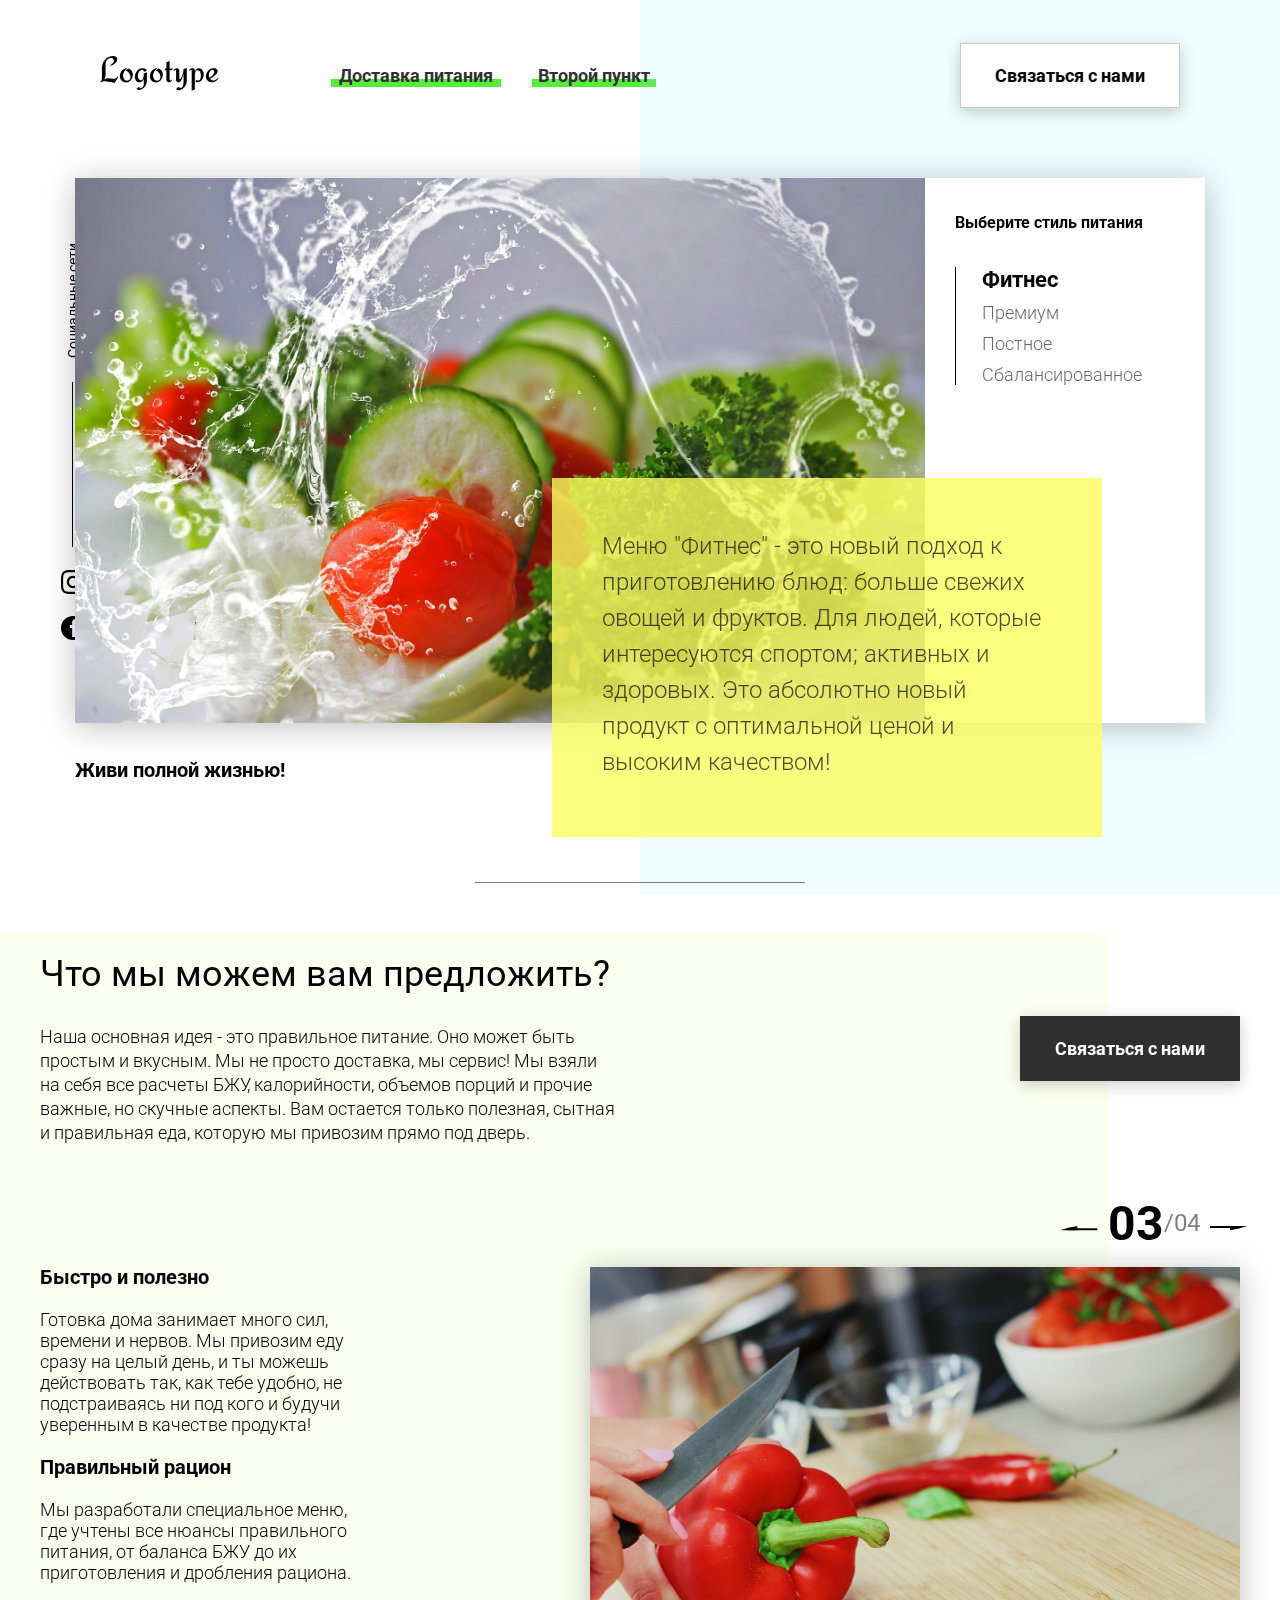
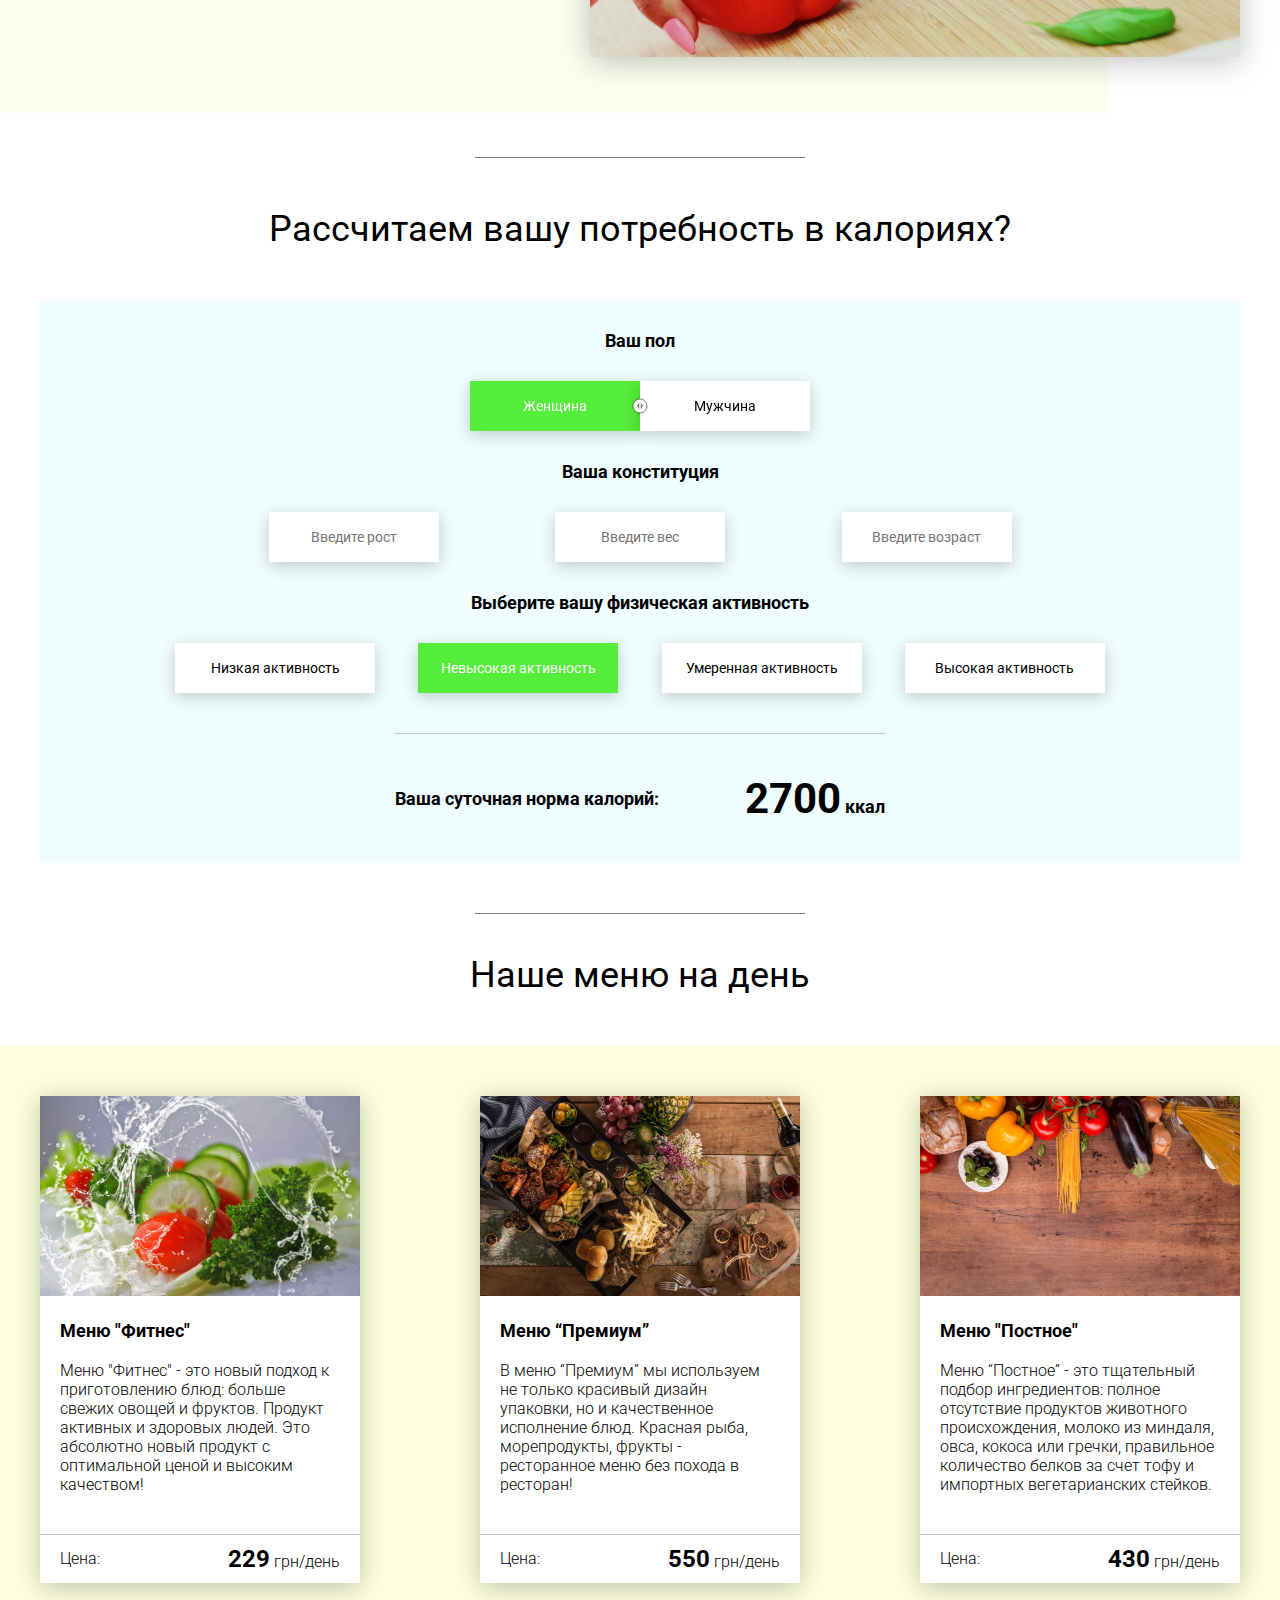
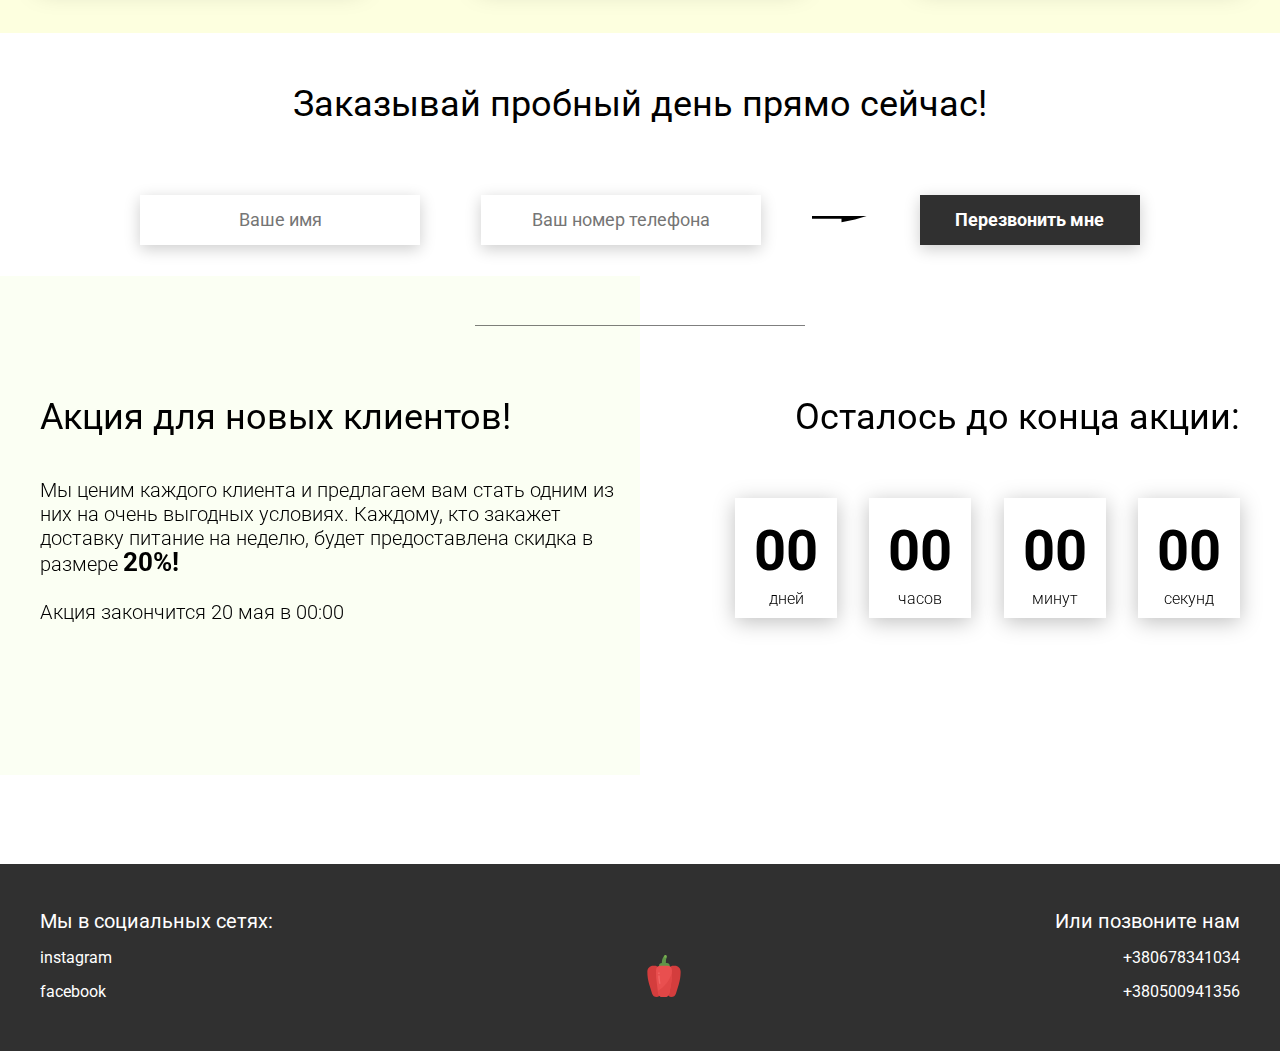
==== index.html @ 03cee309 "first commit" ====
<!DOCTYPE html>
<html lang="en">
<head>
    <meta charset="UTF-8">
    <meta name="viewport" content="width=device-width, initial-scale=1.0">
    <title>Food</title>
    <link rel="stylesheet" href="css/style.css">
</head>
<body>
    <header class="header">
        <div class="header__left-block">
            <div class="header__logo">
                <img src="icons/logo.svg" alt="Логотип">
            </div>
            <nav class="header__links">
                <a href="#" class="header__link">Доставка питания</a>
                <a href="#" class="header__link">Второй пункт</a>
            </nav>
        </div>
        <div class="header__right-block">
            <button data-modal class="btn btn_white btn_modal">Связаться с нами</button>
        </div>
    </header>
    <div class="sidepanel">
        <div class="sidepanel__text"><span>Социальные сети</span></div>
        <div class="sidepanel__divider"></div>
        <a href="#" class="sidepanel__icon">
            <img src="icons/instagram.svg" alt="instagram">
        </a>
        <a href="#" class="sidepanel__icon">
            <img src="icons/facebook.svg" alt="facebook">
        </a>
    </div>

    <div class="preview">
        <div class="bgc_blue"></div>
        <div class="container">
            <div class="tabcontainer">
                <div class="tabcontent">
                    <img src="img/tabs/vegy.jpg" alt="vegy">
                    <div class="tabcontent__descr">
                        Меню "Фитнес" - это новый подход к приготовлению блюд: больше свежих овощей и фруктов. Для людей, которые интересуются спортом; активных и здоровых. Это абсолютно новый продукт с оптимальной ценой и высоким качеством!
                    </div>
                </div>
                 <div class="tabcontent">
                    <img src="img/tabs/elite.jpg" alt="elite">
                    <div class="tabcontent__descr">
                        Меню “Премиум” - мы используем не только красивый дизайн упаковки, но и качественное исполнение блюд. Красная рыба, морепродукты, фрукты - ресторанное меню без похода в ресторан!
                    </div>
                </div>
                 <div class="tabcontent">
                    <img src="img/tabs/post.jpg" alt="post">
                    <div class="tabcontent__descr">
                        Наше специальное “Постное меню” - это тщательный подбор ингредиентов: полное отсутствие продуктов животного происхождения. Полная гармония с собой и природой в каждом элементе! Все будет Ом!
                    </div>
                </div>
                <div class="tabcontent">
                    <img src="img/tabs/vegy.jpg" alt="vegy">
                    <div class="tabcontent__descr">
                        Меню "Сбалансированное" - это соответствие вашего рациона всем научным рекомендациям. Мы тщательно просчитываем вашу потребность в к/б/ж/у и создаем лучшие блюда для вас.
                    </div>
                </div>
                <div class="tabheader">
                    <h3>Выберите стиль питания</h3>
                    <div class="tabheader__items">
                        <div class="tabheader__item tabheader__item_active">Фитнес</div>
                        <div class="tabheader__item">Премиум</div>
                        <div class="tabheader__item">Постное</div>
                        <div class="tabheader__item">Сбалансированное</div>
                    </div>
                </div>
            </div>
            <div class="preview__life">Живи полной жизнью!</div>
        </div>
    </div>

    <div class="divider"></div>

    <div class="offer">
        <div class="bgc_y"></div>
        <div class="container">
            <div class="offer__text">
                <h2 class="title">Что мы можем вам предложить?</h2>
                <div class="offer__descr">
                    Наша основная идея - это правильное питание. Оно может быть простым и вкусным. Мы не просто доставка, мы сервис! Мы взяли на себя все расчеты БЖУ, калорийности, объемов порций и прочие важные, но скучные аспекты. Вам остается только полезная, сытная и правильная еда, которую мы привозим прямо под дверь.
                </div>
            </div>
            <div class="offer__action">
                <button data-modal class="btn btn_dark btn_modal">Связаться с нами</button>
            </div>
        </div>
        <div class="container">
            <div class="offer__advantages">
                <h2>Быстро и полезно</h2>
                <div class="offer__advantages-text">
                    Готовка дома занимает много сил, времени и нервов. Мы привозим еду сразу на целый день, и ты можешь действовать так, как тебе удобно, не подстраиваясь ни под кого и будучи уверенным в качестве продукта!
                </div>
                <h2>Правильный рацион</h2>
                <div class="offer__advantages-text">
                    Мы разработали специальное меню, где учтены все нюансы правильного питания, от баланса БЖУ до их приготовления и дробления рациона.
                </div>
            </div>
            <div class="offer__slider">
                <div class="offer__slider-counter">
                    <div class="offer__slider-prev">
                        <img src="icons/left.svg" alt="prev">
                    </div>
                    <span id="current">03</span>
                    /
                    <span id="total">04</span>
                    <div class="offer__slider-next">
                        <img src="icons/right.svg" alt="next">
                    </div>
                </div>
                <div class="offer__slider-wrapper">
                    <div class="offer__slide">
                        <img src="img/slider/pepper.jpg" alt="pepper">
                    </div>
                    <!-- <div class="offer__slide">
                        <img src="img/slider/food-12.jpg" alt="food">
                    </div>
                    <div class="offer__slide">
                        <img src="img/slider/olive-oil.jpg" alt="oil">
                    </div>
                    <div class="offer__slide">
                        <img src="img/slider/paprika.jpg" alt="paprika">
                    </div> -->
                </div>
            </div>
        </div>
    </div>

    <div class="divider"></div>

    <div class="calculating">
        <div class="container">
            <h2 class="title">Рассчитаем вашу потребность в калориях?
            </h2>
            <div class="calculating__field">
                <div class="calculating__subtitle">
                    Ваш пол
                </div>
                <div class="calculating__choose" id="gender">
                    <div class="calculating__choose-item calculating__choose-item_active">Женщина</div>
                    <div class="calculating__choose-item">Мужчина</div>
                </div>

                <div class="calculating__subtitle">
                    Ваша конституция
                </div>
                <div class="calculating__choose calculating__choose_medium">
                    <input type="text" id="height" placeholder="Введите рост" class="calculating__choose-item">
                    <input type="text" id="weight" placeholder="Введите вес"  class="calculating__choose-item">
                    <input type="text" id="age" placeholder="Введите возраст" class="calculating__choose-item">
                </div>

                <div class="calculating__subtitle">
                    Выберите вашу физическая активность
                </div>
                <div class="calculating__choose calculating__choose_big">
                    <div id="low" class="calculating__choose-item">Низкая активность </div>
                    <div id="small"  class="calculating__choose-item calculating__choose-item_active">Невысокая активность</div>
                    <div id="medium" class="calculating__choose-item">Умеренная активность</div>
                    <div id="high" class="calculating__choose-item">Высокая активность</div>
                </div>

                <div class="calculating__divider"></div>

                <div class="calculating__total">
                    <div class="calculating__subtitle">
                        Ваша суточная норма калорий:
                    </div>
                    <div class="calculating__result">
                        <span>2700</span> ккал
                    </div>
                </div>
            </div>
        </div>
    </div>

    <div class="divider"></div>

    <div class="menu">
        <h2 class="title">Наше меню на день</h2>

        <div class="menu__field">
            <div class="container">
                <div class="menu__item">
                    <img src="img/tabs/vegy.jpg" alt="vegy">
                    <h3 class="menu__item-subtitle">Меню "Фитнес"</h3>
                    <div class="menu__item-descr">Меню "Фитнес" - это новый подход к приготовлению блюд: больше свежих овощей и фруктов. Продукт активных и здоровых людей. Это абсолютно новый продукт с оптимальной ценой и высоким качеством!</div>
                    <div class="menu__item-divider"></div>
                    <div class="menu__item-price">
                        <div class="menu__item-cost">Цена:</div>
                        <div class="menu__item-total"><span>229</span> грн/день</div>
                    </div>
                </div>
                <div class="menu__item">
                    <img src="img/tabs/elite.jpg" alt="elite">
                    <h3 class="menu__item-subtitle">Меню “Премиум”</h3>
                    <div class="menu__item-descr">В меню “Премиум” мы используем не только красивый дизайн упаковки, но и качественное исполнение блюд. Красная рыба, морепродукты, фрукты - ресторанное меню без похода в ресторан!</div>
                    <div class="menu__item-divider"></div>
                    <div class="menu__item-price">
                        <div class="menu__item-cost">Цена:</div>
                        <div class="menu__item-total"><span>550</span> грн/день</div>
                    </div>
                </div>
                <div class="menu__item">
                    <img src="img/tabs/post.jpg" alt="post">
                    <h3 class="menu__item-subtitle">Меню "Постное"</h3>
                    <div class="menu__item-descr">Меню “Постное” - это тщательный подбор ингредиентов: полное отсутствие продуктов животного происхождения, молоко из миндаля, овса, кокоса или гречки, правильное количество белков за счет тофу и импортных вегетарианских стейков. </div>
                    <div class="menu__item-divider"></div>
                    <div class="menu__item-price">
                        <div class="menu__item-cost">Цена:</div>
                        <div class="menu__item-total"><span>430</span> грн/день</div>
                    </div>
                </div>
            </div>
        </div>
    </div>

    <div class="order">
        <div class="container">
            <div class="title">Заказывай пробный день прямо сейчас!</div>
            <form action="#" class="order__form">
                <input required placeholder="Ваше имя" name="name" type="text" class="order__input">
                <input required placeholder="Ваш номер телефона" name="phone" type="phone" class="order__input">
                <img src="icons/right.svg" alt="right">
                <button class="btn btn_dark btn_min">Перезвонить мне</button>
            </form>
        </div>
    </div>

    <div class="divider"></div>

    <div class="promotion">
        <div class="bgc_y"></div>
        <div class="container">
            <div class="promotion__text">
                <div class="title">Акция для новых клиентов!</div>
                <div class="promotion__descr">
                    Мы ценим каждого клиента и предлагаем вам стать одним из них на очень выгодных условиях. 
                    Каждому, кто закажет доставку питание на неделю, будет предоставлена скидка в размере <span>20%!</span>
                    <br><br>
                    Акция закончится 20 мая в 00:00
                </div>
            </div>
            <div class="promotion__timer">
                <div class="title">Осталось до конца акции:</div>
                <div class="timer">
                    <div class="timer__block">
                        <span id="days">12</span>
                        дней
                    </div>
                    <div class="timer__block">
                        <span id="hours">20</span>
                        часов
                    </div>
                    <div class="timer__block">
                        <span id="minutes">56</span>
                        минут
                    </div>
                    <div class="timer__block">
                        <span id="seconds">20</span>
                        секунд
                    </div>
                </div>
            </div>
        </div>
    </div>

    <footer class="footer">
        <div class="container">
            <div class="social">
                <div class="subtitle">Мы в социальных сетях:</div>
                <a href="#" class="link">instagram</a>
                <a href="#" class="link">facebook</a>
            </div>
            <div class="pepper">
                <img src="icons/veg.svg" alt="pepper">
            </div>
            <div class="call">
                <div class="subtitle">Или позвоните нам</div>
                <a href="#" class="link">+380678341034</a>
                <a href="#" class="link">+380500941356</a>
            </div>
        </div>
    </footer>

    <div class="modal hide">
        <div class="modal__dialog">
            <div class="modal__content">
                <form action="#">
                    <div data-close class="modal__close data-close">&times;</div>
                    <div class="modal__title">Мы свяжемся с вами как можно быстрее!</div>
                    <input required placeholder="Ваше имя" name="name" type="text" class="modal__input">
                    <input required placeholder="Ваш номер телефона" name="phone" type="phone" class="modal__input">
                    <button class="btn btn_dark btn_min">Перезвонить мне</button>
                </form>
            </div>
        </div>
    </div>
    <script src="js/tabs.js"></script>
</body>
</html>
---- css/style.css ----
@import url(https://fonts.googleapis.com/css?family=Roboto:300,400,700&display=swap&subset=cyrillic-ext);*{box-sizing:border-box;margin:0;padding:0;font-family:Roboto,sans-serif}a{text-decoration:none}.btn{width:220px;height:65px;display:flex;justify-content:center;align-items:center;background-color:#fff;font-size:18px;font-weight:700;border:1px solid rgba(0,0,0,.2);box-shadow:0 4px 15px rgba(0,0,0,.2);cursor:pointer;transition:.3s all;outline:0}.btn_white{background-color:#fff}.btn_dark{background-color:#303030;color:#fff;border:none}.btn_min{height:50px}.btn:hover{box-shadow:0 4px 30px rgba(0,0,0,.3)}.container{max-width:1200px;margin:0 auto}.divider{width:330px;height:1px;margin:0 auto;background-color:rgba(0,0,0,.5)}.title{font-size:36px;font-weight:400}.header{display:flex;justify-content:space-between;align-items:center;height:150px;padding:0 100px}.header__left-block{display:flex;justify-content:space-between;min-width:550px}.header__logo{max-width:170px}.header__logo img{width:100%}.header__links{display:flex;align-items:center}.header__link{position:relative;margin-right:45px;font-weight:700;font-size:18px;color:#303030}.header__link:after{content:'';position:absolute;display:block;width:110%;left:-5%;bottom:-1px;z-index:-1;height:8px;background:#54ed39}.header__link:last-child{margin-right:0}.sidepanel{position:fixed;left:60px;top:240px;height:400px;width:25px;display:flex;flex-direction:column;justify-content:space-between;align-items:center}.sidepanel__text{width:120px;height:120px;font-size:14px}.sidepanel__text span{display:flex;transform:rotate(-90deg) translateX(-50px)}.sidepanel__divider{width:1px;height:165px;background-color:#000}.sidepanel__icon{width:24px;height:24px}.sidepanel__icon img{width:100%}.preview{padding:28px 0 100px 0;position:relative}.preview__life{font-weight:700;font-size:20px;margin-left:35px;margin-top:35px}.bgc_blue{position:absolute;right:0;top:-155px;width:50vw;height:900px;background:rgba(146,242,255,.15);z-index:-1}.tabcontainer{display:flex;width:1130px;margin:0 auto;box-shadow:0 4px 30px rgba(0,0,0,.25)}.tabcontent{width:850px;position:relative}.tabcontent img{width:100%;height:100%;object-fit:cover}.tabcontent__descr{position:absolute;top:300px;right:-177px;width:550px;height:359px;background:rgba(251,254,93,.8);padding:50px;font-size:24px;font-weight:300;line-height:36px;color:rgba(0,0,0,.7)}.tabheader{width:280px;padding:35px 30px;background-color:#fff}.tabheader h3{font-weight:700;font-size:16px}.tabheader__items{margin-top:35px;padding-left:26px;border-left:1px solid #000}.tabheader__item{font-weight:700;font-size:18px;font-weight:300;margin-top:10px;color:rgba(0,0,0,.6);cursor:pointer;transition:.3s all}.tabheader__item_active{color:#000;font-size:22px;font-weight:700}.offer{padding:70px 0 100px 0;position:relative}.offer .container{display:flex;justify-content:space-between}.offer .bgc_y{position:absolute;width:1109px;height:780px;background:rgba(243,255,222,.45);z-index:-1;top:50px}.offer__text{width:580px}.offer__descr{font-size:18px;margin-top:30px;font-weight:300;line-height:24px}.offer__action{display:flex;align-items:center;justify-content:flex-end}.offer__advantages{width:330px;margin-top:50px}.offer__advantages h2{font-weight:700;font-size:20px;margin-top:20px}.offer__advantages h2:first-child{margin-top:70px}.offer__advantages-text{margin-top:20px;font-size:18px;font-weight:300;line-height:21px}.offer__slider{width:650px;margin-top:50px;display:flex;flex-direction:column;align-items:flex-end}.offer__slider-counter{display:flex;width:180px;align-items:center;font-size:24px;color:rgba(0,0,0,.5)}.offer__slider-wrapper{width:100%;margin-top:15px;box-shadow:0 4px 30px rgba(0,0,0,.25)}.offer__slider-prev{margin-right:10px;cursor:pointer}.offer__slider-next{margin-left:10px;cursor:pointer}.offer__slider #current{font-size:48px;font-weight:700;color:#000}.offer__slide{width:100%;height:390px}.offer__slide img{width:100%;height:100%;object-fit:cover}.calculating{padding:50px 0}.calculating .title{text-align:center}.calculating__field{width:100%;margin-top:50px;background:rgba(146,242,255,.15);padding:30px 0 40px 0}.calculating__subtitle{text-align:center;font-size:18px;font-weight:700;margin-top:30px}.calculating__subtitle:first-child{margin-top:0}.calculating #gender:after{content:'';position:absolute;top:50%;transform:translateY(-50%);display:block;width:16px;height:16px;background:url(../icons/switch.svg) center center/cover no-repeat}.calculating__choose{position:relative;display:flex;margin-top:30px;justify-content:center}.calculating__choose-item{display:flex;align-items:center;justify-content:center;width:170px;height:50px;padding:0 10px;background:#fff;box-shadow:0 4px 15px rgba(0,0,0,.2);border:none;text-align:center;font-size:14px;cursor:pointer;outline:0;transition:.3s all}.calculating__choose-item_active{color:#fff;background-color:#54ed39}.calculating__choose_medium{width:743px;justify-content:space-between;margin:30px auto 0 auto}.calculating__choose_big{width:930px;justify-content:space-between;margin:30px auto 0 auto}.calculating__choose_big .calculating__choose-item{width:200px}.calculating__divider{width:490px;height:1px;margin:40px auto;background-color:rgba(0,0,0,.2)}.calculating__total{width:490px;margin:0 auto;display:flex;justify-content:space-between;align-items:center}.calculating__result{font-size:18px;font-weight:700}.calculating__result span{font-size:42px}.menu{padding:40px 0 50px 0}.menu .container{display:flex;justify-content:space-between;align-items:flex-start}.menu .title{text-align:center}.menu__field{margin-top:50px;padding:50px 0;width:100%;background:rgba(249,254,126,.25)}.menu__item{width:320px;min-height:450px;background:#fff;box-shadow:0 4px 25px rgba(0,0,0,.25);font-size:16px;font-weight:300}.menu__item img{width:100%;height:200px;object-fit:cover}.menu__item-subtitle{font-weight:700;font-size:18px;padding:0 20px;margin-top:20px}.menu__item-descr{margin-top:20px;padding:0 20px}.menu__item-divider{width:100%;height:1px;background-color:rgba(0,0,0,.25);margin-top:40px}.menu__item-price{display:flex;justify-content:space-between;align-items:center;padding:10px 20px}.menu__item-price span{font-size:24px;font-weight:700}.order{padding-bottom:80px}.order .title{text-align:center}.order__form{margin-top:70px;padding:0 100px;display:flex;justify-content:space-between;align-items:center}.order__form img{transform:scale(1.5)}.order__input{width:280px;height:50px;background:#fff;box-shadow:0 4px 15px rgba(0,0,0,.2);border:none;font-size:18px;text-align:center;padding:0 20px;outline:0}.promotion{padding:70px 0 240px 0;position:relative}.promotion .container{display:flex}.promotion .bgc_y{position:absolute;width:50%;height:499px;background:rgba(243,255,222,.35);z-index:-1;top:-50px;left:0}.promotion__text{width:50%}.promotion__descr{margin-top:40px;font-size:20px;line-height:24px;font-weight:300}.promotion__descr span{font-weight:700;font-size:26px}.promotion__timer{width:50%}.promotion__timer .title{text-align:right}.promotion__timer .timer{margin-top:60px;padding-left:95px;display:flex;justify-content:space-between;align-items:center}.promotion__timer .timer__block{width:102px;height:120px;background:#fff;box-shadow:0 4px 20px rgba(0,0,0,.25);font-size:16px;font-weight:300;text-align:center}.promotion__timer .timer__block span{display:block;margin-top:20px;margin-bottom:5px;font-size:56px;font-weight:700}.footer{min-height:180px;background-color:#303030;padding:45px 0 50px 0;color:#fff}.footer .container{height:100%;display:flex;justify-content:space-between;align-items:flex-end}.footer .subtitle{font-size:20px}.footer .link{display:block;margin-top:15px;font-size:16px;color:#fff}.footer .call{text-align:right}.modal{position:fixed;top:0;left:0;z-index:1050;width:100%;height:100%;overflow:hidden;background-color:rgba(0,0,0,.5)}.modal__dialog{max-width:500px;margin:40px auto}.modal__content{position:relative;width:100%;padding:40px;background-color:#fff;border:1px solid rgba(0,0,0,.2);border-radius:4px;max-height:80vh;overflow-y:auto}.modal__close{position:absolute;top:8px;right:14px;font-size:30px;color:#000;opacity:.5;font-weight:700;border:none;background-color:transparent;cursor:pointer}.modal__title{text-align:center;font-size:22px;text-transform:uppercase}.modal__input{display:block;margin:20px auto 20px auto;width:280px;height:50px;background:#fff;box-shadow:0 4px 15px rgba(0,0,0,.2);border:none;font-size:18px;text-align:center;padding:0 20px;outline:0}.modal .btn{display:block;width:280px;margin:0 auto}.show{display: block}.hide{display: none}
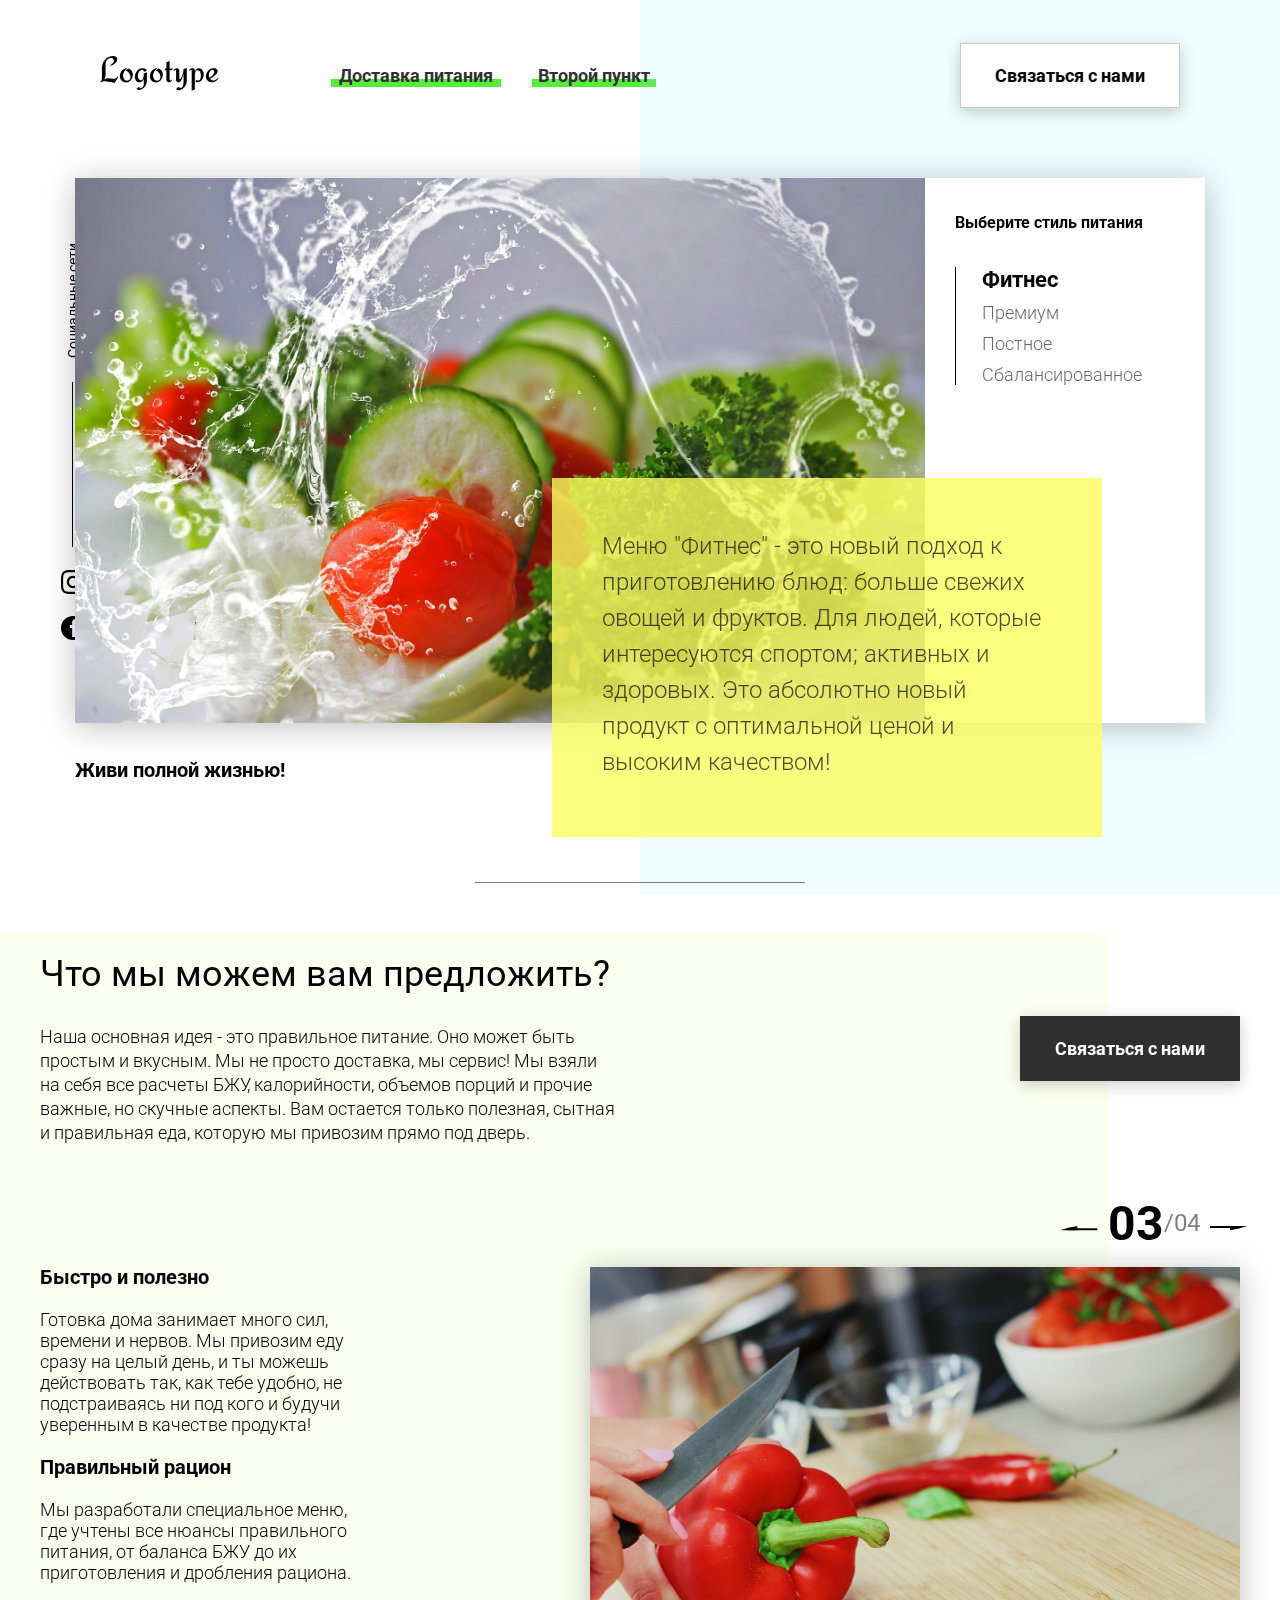
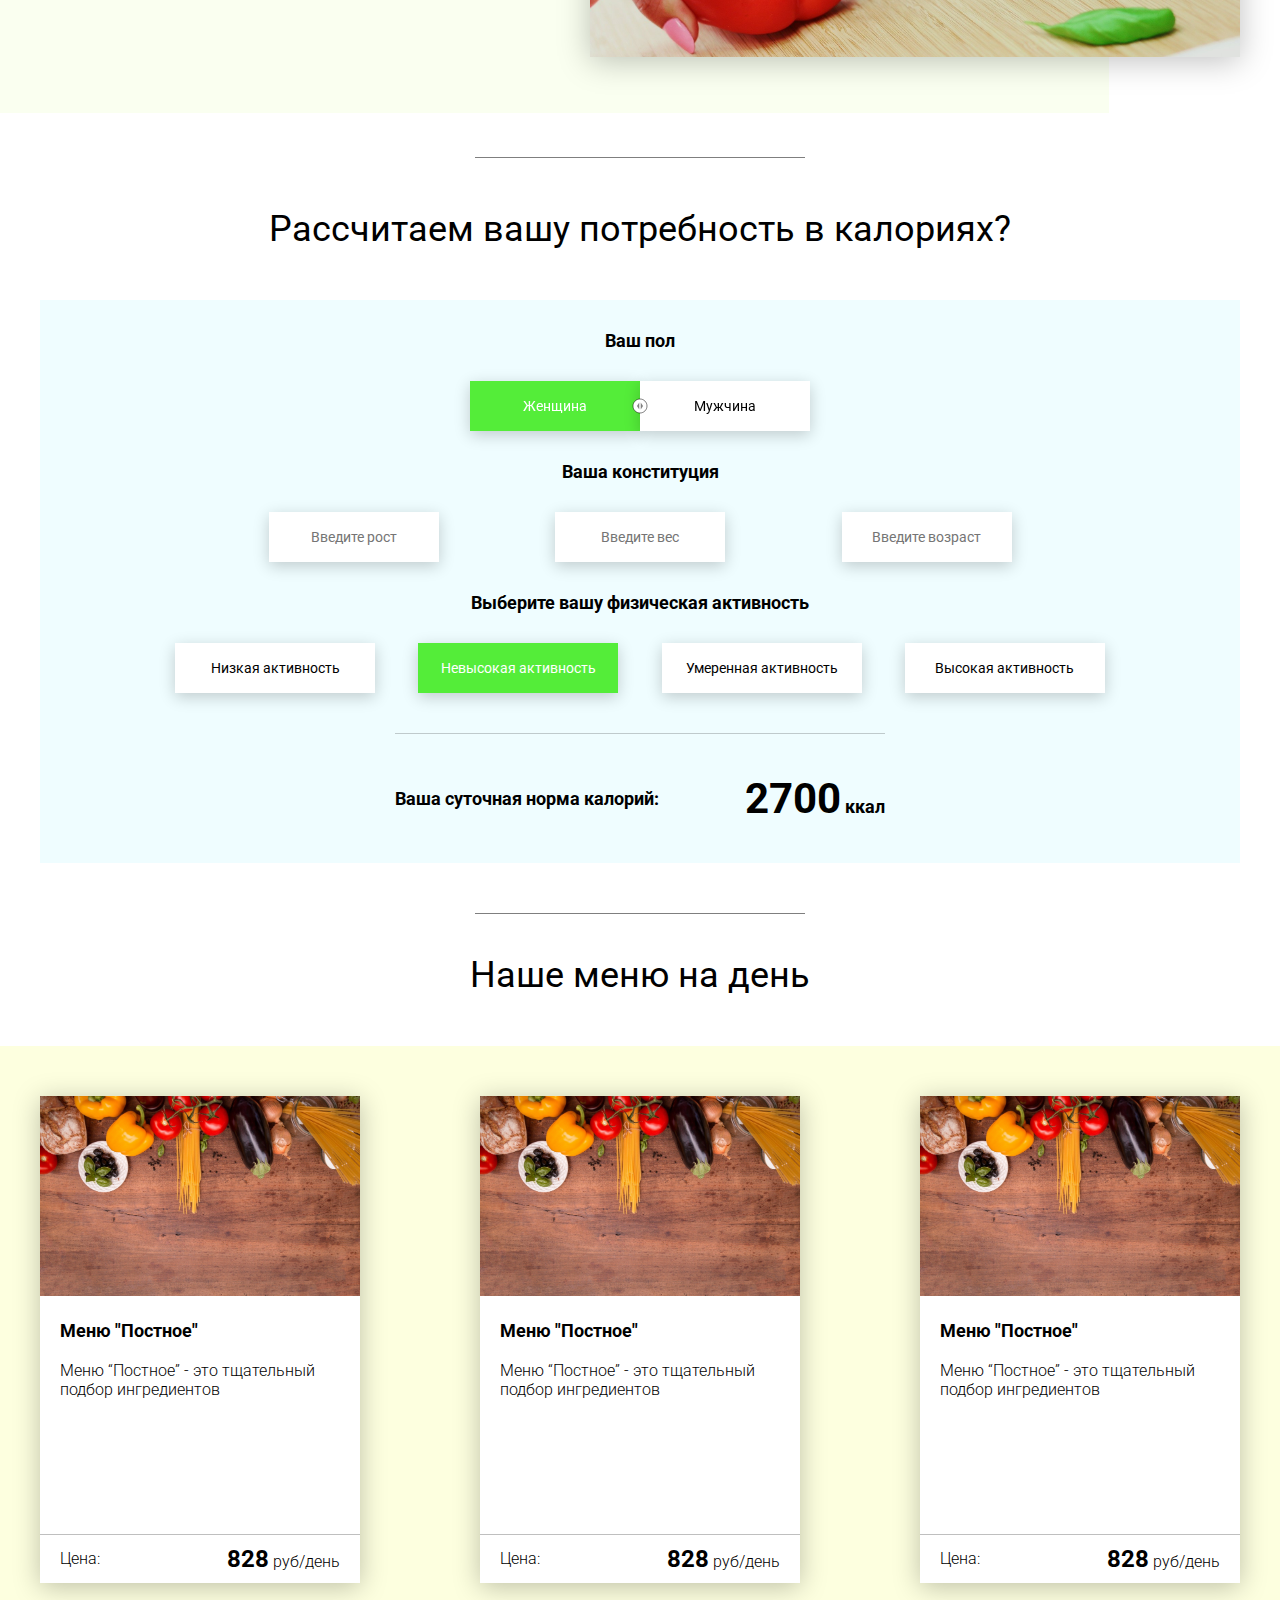
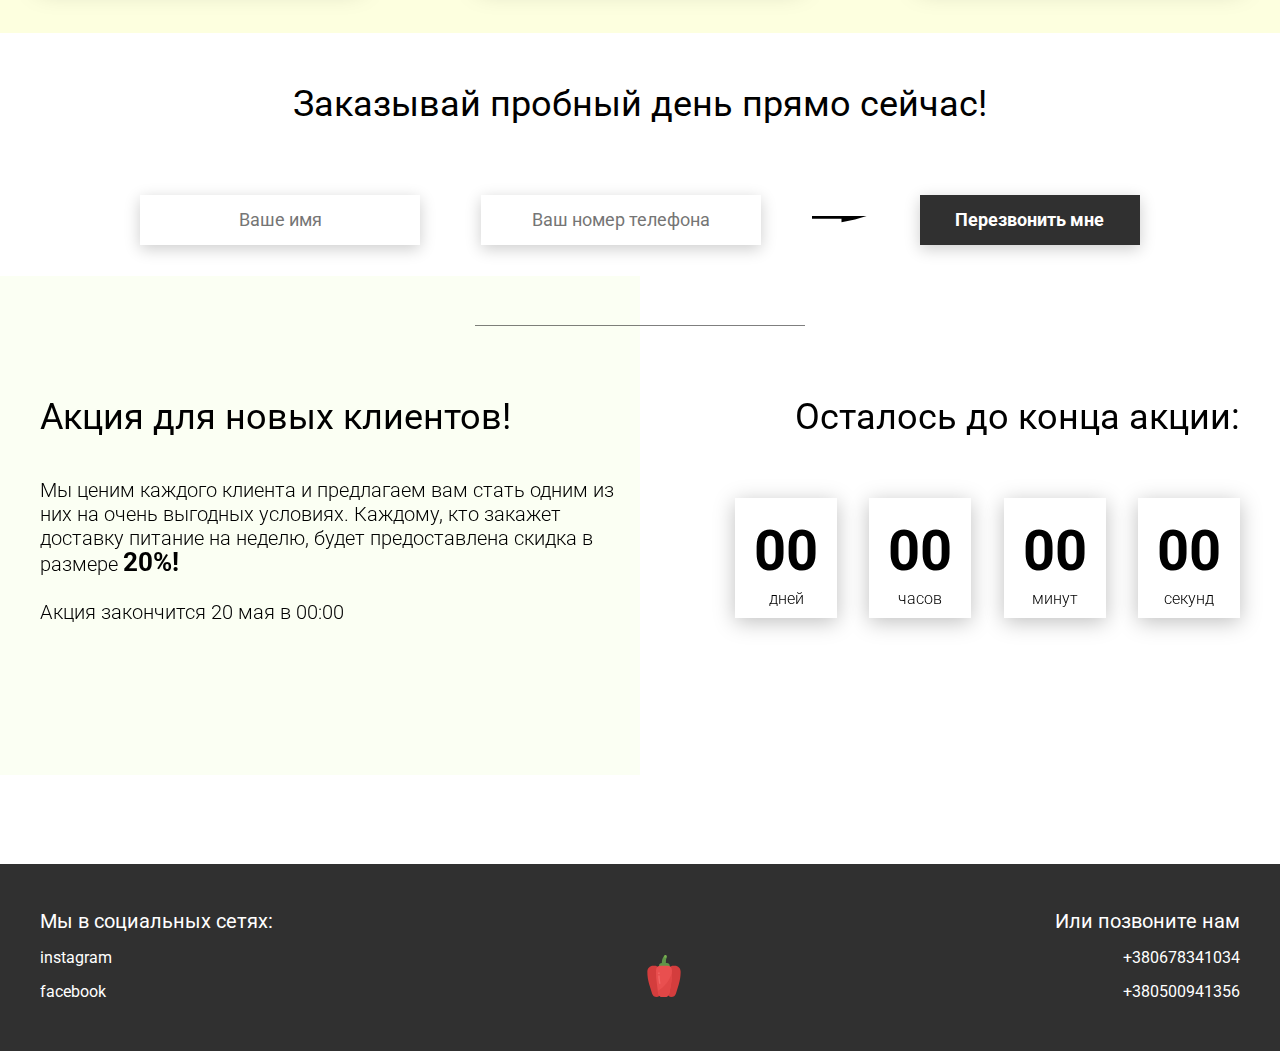
==== commit 804cee06: "created dynamic menu cards" ====
--- a/index.html
+++ b/index.html
@@ -185,36 +185,36 @@
 
         <div class="menu__field">
             <div class="container">
-                <div class="menu__item">
-                    <img src="img/tabs/vegy.jpg" alt="vegy">
-                    <h3 class="menu__item-subtitle">Меню "Фитнес"</h3>
-                    <div class="menu__item-descr">Меню "Фитнес" - это новый подход к приготовлению блюд: больше свежих овощей и фруктов. Продукт активных и здоровых людей. Это абсолютно новый продукт с оптимальной ценой и высоким качеством!</div>
-                    <div class="menu__item-divider"></div>
-                    <div class="menu__item-price">
-                        <div class="menu__item-cost">Цена:</div>
-                        <div class="menu__item-total"><span>229</span> грн/день</div>
-                    </div>
-                </div>
-                <div class="menu__item">
-                    <img src="img/tabs/elite.jpg" alt="elite">
-                    <h3 class="menu__item-subtitle">Меню “Премиум”</h3>
-                    <div class="menu__item-descr">В меню “Премиум” мы используем не только красивый дизайн упаковки, но и качественное исполнение блюд. Красная рыба, морепродукты, фрукты - ресторанное меню без похода в ресторан!</div>
-                    <div class="menu__item-divider"></div>
-                    <div class="menu__item-price">
-                        <div class="menu__item-cost">Цена:</div>
-                        <div class="menu__item-total"><span>550</span> грн/день</div>
-                    </div>
-                </div>
-                <div class="menu__item">
-                    <img src="img/tabs/post.jpg" alt="post">
-                    <h3 class="menu__item-subtitle">Меню "Постное"</h3>
-                    <div class="menu__item-descr">Меню “Постное” - это тщательный подбор ингредиентов: полное отсутствие продуктов животного происхождения, молоко из миндаля, овса, кокоса или гречки, правильное количество белков за счет тофу и импортных вегетарианских стейков. </div>
-                    <div class="menu__item-divider"></div>
-                    <div class="menu__item-price">
-                        <div class="menu__item-cost">Цена:</div>
-                        <div class="menu__item-total"><span>430</span> грн/день</div>
-                    </div>
-                </div>
+<!--                <div class="menu__item">-->
+<!--                    <img src="img/tabs/vegy.jpg" alt="vegy">-->
+<!--                    <h3 class="menu__item-subtitle">Меню "Фитнес"</h3>-->
+<!--                    <div class="menu__item-descr">Меню "Фитнес" - это новый подход к приготовлению блюд: больше свежих овощей и фруктов. Продукт активных и здоровых людей. Это абсолютно новый продукт с оптимальной ценой и высоким качеством!</div>-->
+<!--                    <div class="menu__item-divider"></div>-->
+<!--                    <div class="menu__item-price">-->
+<!--                        <div class="menu__item-cost">Цена:</div>-->
+<!--                        <div class="menu__item-total"><span>229</span> грн/день</div>-->
+<!--                    </div>-->
+<!--                </div>-->
+<!--                <div class="menu__item">-->
+<!--                    <img src="img/tabs/elite.jpg" alt="elite">-->
+<!--                    <h3 class="menu__item-subtitle">Меню “Премиум”</h3>-->
+<!--                    <div class="menu__item-descr">В меню “Премиум” мы используем не только красивый дизайн упаковки, но и качественное исполнение блюд. Красная рыба, морепродукты, фрукты - ресторанное меню без похода в ресторан!</div>-->
+<!--                    <div class="menu__item-divider"></div>-->
+<!--                    <div class="menu__item-price">-->
+<!--                        <div class="menu__item-cost">Цена:</div>-->
+<!--                        <div class="menu__item-total"><span>550</span> грн/день</div>-->
+<!--&lt;!&ndash;                    </div>&ndash;&gt;-->
+<!--                </div>-->
+<!--                <div class="menu__item">-->
+<!--                    <img src="img/tabs/post.jpg" alt="post">-->
+<!--                    <h3 class="menu__item-subtitle">Меню "Постное"</h3>-->
+<!--                    <div class="menu__item-descr">Меню “Постное” - это тщательный подбор ингредиентов: полное отсутствие продуктов животного происхождения, молоко из миндаля, овса, кокоса или гречки, правильное количество белков за счет тофу и импортных вегетарианских стейков.</div>-->
+<!--                    <div class="menu__item-divider"></div>-->
+<!--                    <div class="menu__item-price">-->
+<!--                        <div class="menu__item-cost">Цена:</div>-->
+<!--                        <div class="menu__item-total"><span>430</span> грн/день</div>-->
+<!--                    </div>-->
+<!--                </div>-->
             </div>
         </div>
     </div>
--- a/css/style.css
+++ b/css/style.css
@@ -1 +1 @@
-@import url(https://fonts.googleapis.com/css?family=Roboto:300,400,700&display=swap&subset=cyrillic-ext);*{box-sizing:border-box;margin:0;padding:0;font-family:Roboto,sans-serif}a{text-decoration:none}.btn{width:220px;height:65px;display:flex;justify-content:center;align-items:center;background-color:#fff;font-size:18px;font-weight:700;border:1px solid rgba(0,0,0,.2);box-shadow:0 4px 15px rgba(0,0,0,.2);cursor:pointer;transition:.3s all;outline:0}.btn_white{background-color:#fff}.btn_dark{background-color:#303030;color:#fff;border:none}.btn_min{height:50px}.btn:hover{box-shadow:0 4px 30px rgba(0,0,0,.3)}.container{max-width:1200px;margin:0 auto}.divider{width:330px;height:1px;margin:0 auto;background-color:rgba(0,0,0,.5)}.title{font-size:36px;font-weight:400}.header{display:flex;justify-content:space-between;align-items:center;height:150px;padding:0 100px}.header__left-block{display:flex;justify-content:space-between;min-width:550px}.header__logo{max-width:170px}.header__logo img{width:100%}.header__links{display:flex;align-items:center}.header__link{position:relative;margin-right:45px;font-weight:700;font-size:18px;color:#303030}.header__link:after{content:'';position:absolute;display:block;width:110%;left:-5%;bottom:-1px;z-index:-1;height:8px;background:#54ed39}.header__link:last-child{margin-right:0}.sidepanel{position:fixed;left:60px;top:240px;height:400px;width:25px;display:flex;flex-direction:column;justify-content:space-between;align-items:center}.sidepanel__text{width:120px;height:120px;font-size:14px}.sidepanel__text span{display:flex;transform:rotate(-90deg) translateX(-50px)}.sidepanel__divider{width:1px;height:165px;background-color:#000}.sidepanel__icon{width:24px;height:24px}.sidepanel__icon img{width:100%}.preview{padding:28px 0 100px 0;position:relative}.preview__life{font-weight:700;font-size:20px;margin-left:35px;margin-top:35px}.bgc_blue{position:absolute;right:0;top:-155px;width:50vw;height:900px;background:rgba(146,242,255,.15);z-index:-1}.tabcontainer{display:flex;width:1130px;margin:0 auto;box-shadow:0 4px 30px rgba(0,0,0,.25)}.tabcontent{width:850px;position:relative}.tabcontent img{width:100%;height:100%;object-fit:cover}.tabcontent__descr{position:absolute;top:300px;right:-177px;width:550px;height:359px;background:rgba(251,254,93,.8);padding:50px;font-size:24px;font-weight:300;line-height:36px;color:rgba(0,0,0,.7)}.tabheader{width:280px;padding:35px 30px;background-color:#fff}.tabheader h3{font-weight:700;font-size:16px}.tabheader__items{margin-top:35px;padding-left:26px;border-left:1px solid #000}.tabheader__item{font-weight:700;font-size:18px;font-weight:300;margin-top:10px;color:rgba(0,0,0,.6);cursor:pointer;transition:.3s all}.tabheader__item_active{color:#000;font-size:22px;font-weight:700}.offer{padding:70px 0 100px 0;position:relative}.offer .container{display:flex;justify-content:space-between}.offer .bgc_y{position:absolute;width:1109px;height:780px;background:rgba(243,255,222,.45);z-index:-1;top:50px}.offer__text{width:580px}.offer__descr{font-size:18px;margin-top:30px;font-weight:300;line-height:24px}.offer__action{display:flex;align-items:center;justify-content:flex-end}.offer__advantages{width:330px;margin-top:50px}.offer__advantages h2{font-weight:700;font-size:20px;margin-top:20px}.offer__advantages h2:first-child{margin-top:70px}.offer__advantages-text{margin-top:20px;font-size:18px;font-weight:300;line-height:21px}.offer__slider{width:650px;margin-top:50px;display:flex;flex-direction:column;align-items:flex-end}.offer__slider-counter{display:flex;width:180px;align-items:center;font-size:24px;color:rgba(0,0,0,.5)}.offer__slider-wrapper{width:100%;margin-top:15px;box-shadow:0 4px 30px rgba(0,0,0,.25)}.offer__slider-prev{margin-right:10px;cursor:pointer}.offer__slider-next{margin-left:10px;cursor:pointer}.offer__slider #current{font-size:48px;font-weight:700;color:#000}.offer__slide{width:100%;height:390px}.offer__slide img{width:100%;height:100%;object-fit:cover}.calculating{padding:50px 0}.calculating .title{text-align:center}.calculating__field{width:100%;margin-top:50px;background:rgba(146,242,255,.15);padding:30px 0 40px 0}.calculating__subtitle{text-align:center;font-size:18px;font-weight:700;margin-top:30px}.calculating__subtitle:first-child{margin-top:0}.calculating #gender:after{content:'';position:absolute;top:50%;transform:translateY(-50%);display:block;width:16px;height:16px;background:url(../icons/switch.svg) center center/cover no-repeat}.calculating__choose{position:relative;display:flex;margin-top:30px;justify-content:center}.calculating__choose-item{display:flex;align-items:center;justify-content:center;width:170px;height:50px;padding:0 10px;background:#fff;box-shadow:0 4px 15px rgba(0,0,0,.2);border:none;text-align:center;font-size:14px;cursor:pointer;outline:0;transition:.3s all}.calculating__choose-item_active{color:#fff;background-color:#54ed39}.calculating__choose_medium{width:743px;justify-content:space-between;margin:30px auto 0 auto}.calculating__choose_big{width:930px;justify-content:space-between;margin:30px auto 0 auto}.calculating__choose_big .calculating__choose-item{width:200px}.calculating__divider{width:490px;height:1px;margin:40px auto;background-color:rgba(0,0,0,.2)}.calculating__total{width:490px;margin:0 auto;display:flex;justify-content:space-between;align-items:center}.calculating__result{font-size:18px;font-weight:700}.calculating__result span{font-size:42px}.menu{padding:40px 0 50px 0}.menu .container{display:flex;justify-content:space-between;align-items:flex-start}.menu .title{text-align:center}.menu__field{margin-top:50px;padding:50px 0;width:100%;background:rgba(249,254,126,.25)}.menu__item{width:320px;min-height:450px;background:#fff;box-shadow:0 4px 25px rgba(0,0,0,.25);font-size:16px;font-weight:300}.menu__item img{width:100%;height:200px;object-fit:cover}.menu__item-subtitle{font-weight:700;font-size:18px;padding:0 20px;margin-top:20px}.menu__item-descr{margin-top:20px;padding:0 20px}.menu__item-divider{width:100%;height:1px;background-color:rgba(0,0,0,.25);margin-top:40px}.menu__item-price{display:flex;justify-content:space-between;align-items:center;padding:10px 20px}.menu__item-price span{font-size:24px;font-weight:700}.order{padding-bottom:80px}.order .title{text-align:center}.order__form{margin-top:70px;padding:0 100px;display:flex;justify-content:space-between;align-items:center}.order__form img{transform:scale(1.5)}.order__input{width:280px;height:50px;background:#fff;box-shadow:0 4px 15px rgba(0,0,0,.2);border:none;font-size:18px;text-align:center;padding:0 20px;outline:0}.promotion{padding:70px 0 240px 0;position:relative}.promotion .container{display:flex}.promotion .bgc_y{position:absolute;width:50%;height:499px;background:rgba(243,255,222,.35);z-index:-1;top:-50px;left:0}.promotion__text{width:50%}.promotion__descr{margin-top:40px;font-size:20px;line-height:24px;font-weight:300}.promotion__descr span{font-weight:700;font-size:26px}.promotion__timer{width:50%}.promotion__timer .title{text-align:right}.promotion__timer .timer{margin-top:60px;padding-left:95px;display:flex;justify-content:space-between;align-items:center}.promotion__timer .timer__block{width:102px;height:120px;background:#fff;box-shadow:0 4px 20px rgba(0,0,0,.25);font-size:16px;font-weight:300;text-align:center}.promotion__timer .timer__block span{display:block;margin-top:20px;margin-bottom:5px;font-size:56px;font-weight:700}.footer{min-height:180px;background-color:#303030;padding:45px 0 50px 0;color:#fff}.footer .container{height:100%;display:flex;justify-content:space-between;align-items:flex-end}.footer .subtitle{font-size:20px}.footer .link{display:block;margin-top:15px;font-size:16px;color:#fff}.footer .call{text-align:right}.modal{position:fixed;top:0;left:0;z-index:1050;width:100%;height:100%;overflow:hidden;background-color:rgba(0,0,0,.5)}.modal__dialog{max-width:500px;margin:40px auto}.modal__content{position:relative;width:100%;padding:40px;background-color:#fff;border:1px solid rgba(0,0,0,.2);border-radius:4px;max-height:80vh;overflow-y:auto}.modal__close{position:absolute;top:8px;right:14px;font-size:30px;color:#000;opacity:.5;font-weight:700;border:none;background-color:transparent;cursor:pointer}.modal__title{text-align:center;font-size:22px;text-transform:uppercase}.modal__input{display:block;margin:20px auto 20px auto;width:280px;height:50px;background:#fff;box-shadow:0 4px 15px rgba(0,0,0,.2);border:none;font-size:18px;text-align:center;padding:0 20px;outline:0}.modal .btn{display:block;width:280px;margin:0 auto}.show{display: block}.hide{display: none}+@import url(https://fonts.googleapis.com/css?family=Roboto:300,400,700&display=swap&subset=cyrillic-ext);*{box-sizing:border-box;margin:0;padding:0;font-family:Roboto,sans-serif}a{text-decoration:none}.btn{width:220px;height:65px;display:flex;justify-content:center;align-items:center;background-color:#fff;font-size:18px;font-weight:700;border:1px solid rgba(0,0,0,.2);box-shadow:0 4px 15px rgba(0,0,0,.2);cursor:pointer;transition:.3s all;outline:0}.btn_white{background-color:#fff}.btn_dark{background-color:#303030;color:#fff;border:none}.btn_min{height:50px}.btn:hover{box-shadow:0 4px 30px rgba(0,0,0,.3)}.container{max-width:1200px;margin:0 auto}.divider{width:330px;height:1px;margin:0 auto;background-color:rgba(0,0,0,.5)}.title{font-size:36px;font-weight:400}.header{display:flex;justify-content:space-between;align-items:center;height:150px;padding:0 100px}.header__left-block{display:flex;justify-content:space-between;min-width:550px}.header__logo{max-width:170px}.header__logo img{width:100%}.header__links{display:flex;align-items:center}.header__link{position:relative;margin-right:45px;font-weight:700;font-size:18px;color:#303030}.header__link:after{content:'';position:absolute;display:block;width:110%;left:-5%;bottom:-1px;z-index:-1;height:8px;background:#54ed39}.header__link:last-child{margin-right:0}.sidepanel{position:fixed;left:60px;top:240px;height:400px;width:25px;display:flex;flex-direction:column;justify-content:space-between;align-items:center}.sidepanel__text{width:120px;height:120px;font-size:14px}.sidepanel__text span{display:flex;transform:rotate(-90deg) translateX(-50px)}.sidepanel__divider{width:1px;height:165px;background-color:#000}.sidepanel__icon{width:24px;height:24px}.sidepanel__icon img{width:100%}.preview{padding:28px 0 100px 0;position:relative}.preview__life{font-weight:700;font-size:20px;margin-left:35px;margin-top:35px}.bgc_blue{position:absolute;right:0;top:-155px;width:50vw;height:900px;background:rgba(146,242,255,.15);z-index:-1}.tabcontainer{display:flex;width:1130px;margin:0 auto;box-shadow:0 4px 30px rgba(0,0,0,.25)}.tabcontent{width:850px;position:relative}.tabcontent img{width:100%;height:100%;object-fit:cover}.tabcontent__descr{position:absolute;top:300px;right:-177px;width:550px;height:359px;background:rgba(251,254,93,.8);padding:50px;font-size:24px;font-weight:300;line-height:36px;color:rgba(0,0,0,.7)}.tabheader{width:280px;padding:35px 30px;background-color:#fff}.tabheader h3{font-weight:700;font-size:16px}.tabheader__items{margin-top:35px;padding-left:26px;border-left:1px solid #000}.tabheader__item{font-weight:700;font-size:18px;font-weight:300;margin-top:10px;color:rgba(0,0,0,.6);cursor:pointer;transition:.3s all}.tabheader__item_active{color:#000;font-size:22px;font-weight:700}.offer{padding:70px 0 100px 0;position:relative}.offer .container{display:flex;justify-content:space-between}.offer .bgc_y{position:absolute;width:1109px;height:780px;background:rgba(243,255,222,.45);z-index:-1;top:50px}.offer__text{width:580px}.offer__descr{font-size:18px;margin-top:30px;font-weight:300;line-height:24px}.offer__action{display:flex;align-items:center;justify-content:flex-end}.offer__advantages{width:330px;margin-top:50px}.offer__advantages h2{font-weight:700;font-size:20px;margin-top:20px}.offer__advantages h2:first-child{margin-top:70px}.offer__advantages-text{margin-top:20px;font-size:18px;font-weight:300;line-height:21px}.offer__slider{width:650px;margin-top:50px;display:flex;flex-direction:column;align-items:flex-end}.offer__slider-counter{display:flex;width:180px;align-items:center;font-size:24px;color:rgba(0,0,0,.5)}.offer__slider-wrapper{width:100%;margin-top:15px;box-shadow:0 4px 30px rgba(0,0,0,.25)}.offer__slider-prev{margin-right:10px;cursor:pointer}.offer__slider-next{margin-left:10px;cursor:pointer}.offer__slider #current{font-size:48px;font-weight:700;color:#000}.offer__slide{width:100%;height:390px}.offer__slide img{width:100%;height:100%;object-fit:cover}.calculating{padding:50px 0}.calculating .title{text-align:center}.calculating__field{width:100%;margin-top:50px;background:rgba(146,242,255,.15);padding:30px 0 40px 0}.calculating__subtitle{text-align:center;font-size:18px;font-weight:700;margin-top:30px}.calculating__subtitle:first-child{margin-top:0}.calculating #gender:after{content:'';position:absolute;top:50%;transform:translateY(-50%);display:block;width:16px;height:16px;background:url(../icons/switch.svg) center center/cover no-repeat}.calculating__choose{position:relative;display:flex;margin-top:30px;justify-content:center}.calculating__choose-item{display:flex;align-items:center;justify-content:center;width:170px;height:50px;padding:0 10px;background:#fff;box-shadow:0 4px 15px rgba(0,0,0,.2);border:none;text-align:center;font-size:14px;cursor:pointer;outline:0;transition:.3s all}.calculating__choose-item_active{color:#fff;background-color:#54ed39}.calculating__choose_medium{width:743px;justify-content:space-between;margin:30px auto 0 auto}.calculating__choose_big{width:930px;justify-content:space-between;margin:30px auto 0 auto}.calculating__choose_big .calculating__choose-item{width:200px}.calculating__divider{width:490px;height:1px;margin:40px auto;background-color:rgba(0,0,0,.2)}.calculating__total{width:490px;margin:0 auto;display:flex;justify-content:space-between;align-items:center}.calculating__result{font-size:18px;font-weight:700}.calculating__result span{font-size:42px}.menu{padding:40px 0 50px 0}.menu .container{display:flex;justify-content:space-between;align-items:flex-start}.menu .title{text-align:center}.menu__field{margin-top:50px;padding:50px 0;width:100%;background:rgba(249,254,126,.25)}.menu__item{width:320px;min-height:450px;background:#fff;box-shadow:0 4px 25px rgba(0,0,0,.25);font-size:16px;font-weight:300}.menu__item img{width:100%;height:200px;object-fit:cover}.menu__item-subtitle{font-weight:700;font-size:18px;padding:0 20px;margin-top:20px}.menu__item-descr{margin-top:20px;padding:0 20px;min-height:133px;}.menu__item-divider{width:100%;height:1px;background-color:rgba(0,0,0,.25);margin-top:40px}.menu__item-price{display:flex;justify-content:space-between;align-items:center;padding:10px 20px}.menu__item-price span{font-size:24px;font-weight:700}.order{padding-bottom:80px}.order .title{text-align:center}.order__form{margin-top:70px;padding:0 100px;display:flex;justify-content:space-between;align-items:center}.order__form img{transform:scale(1.5)}.order__input{width:280px;height:50px;background:#fff;box-shadow:0 4px 15px rgba(0,0,0,.2);border:none;font-size:18px;text-align:center;padding:0 20px;outline:0}.promotion{padding:70px 0 240px 0;position:relative}.promotion .container{display:flex}.promotion .bgc_y{position:absolute;width:50%;height:499px;background:rgba(243,255,222,.35);z-index:-1;top:-50px;left:0}.promotion__text{width:50%}.promotion__descr{margin-top:40px;font-size:20px;line-height:24px;font-weight:300}.promotion__descr span{font-weight:700;font-size:26px}.promotion__timer{width:50%}.promotion__timer .title{text-align:right}.promotion__timer .timer{margin-top:60px;padding-left:95px;display:flex;justify-content:space-between;align-items:center}.promotion__timer .timer__block{width:102px;height:120px;background:#fff;box-shadow:0 4px 20px rgba(0,0,0,.25);font-size:16px;font-weight:300;text-align:center}.promotion__timer .timer__block span{display:block;margin-top:20px;margin-bottom:5px;font-size:56px;font-weight:700}.footer{min-height:180px;background-color:#303030;padding:45px 0 50px 0;color:#fff}.footer .container{height:100%;display:flex;justify-content:space-between;align-items:flex-end}.footer .subtitle{font-size:20px}.footer .link{display:block;margin-top:15px;font-size:16px;color:#fff}.footer .call{text-align:right}.modal{position:fixed;top:0;left:0;z-index:1050;width:100%;height:100%;overflow:hidden;background-color:rgba(0,0,0,.5)}.modal__dialog{max-width:500px;margin:40px auto}.modal__content{position:relative;width:100%;padding:40px;background-color:#fff;border:1px solid rgba(0,0,0,.2);border-radius:4px;max-height:80vh;overflow-y:auto}.modal__close{position:absolute;top:8px;right:14px;font-size:30px;color:#000;opacity:.5;font-weight:700;border:none;background-color:transparent;cursor:pointer}.modal__title{text-align:center;font-size:22px;text-transform:uppercase}.modal__input{display:block;margin:20px auto 20px auto;width:280px;height:50px;background:#fff;box-shadow:0 4px 15px rgba(0,0,0,.2);border:none;font-size:18px;text-align:center;padding:0 20px;outline:0}.modal .btn{display:block;width:280px;margin:0 auto}.show{display: block}.hide{display: none}